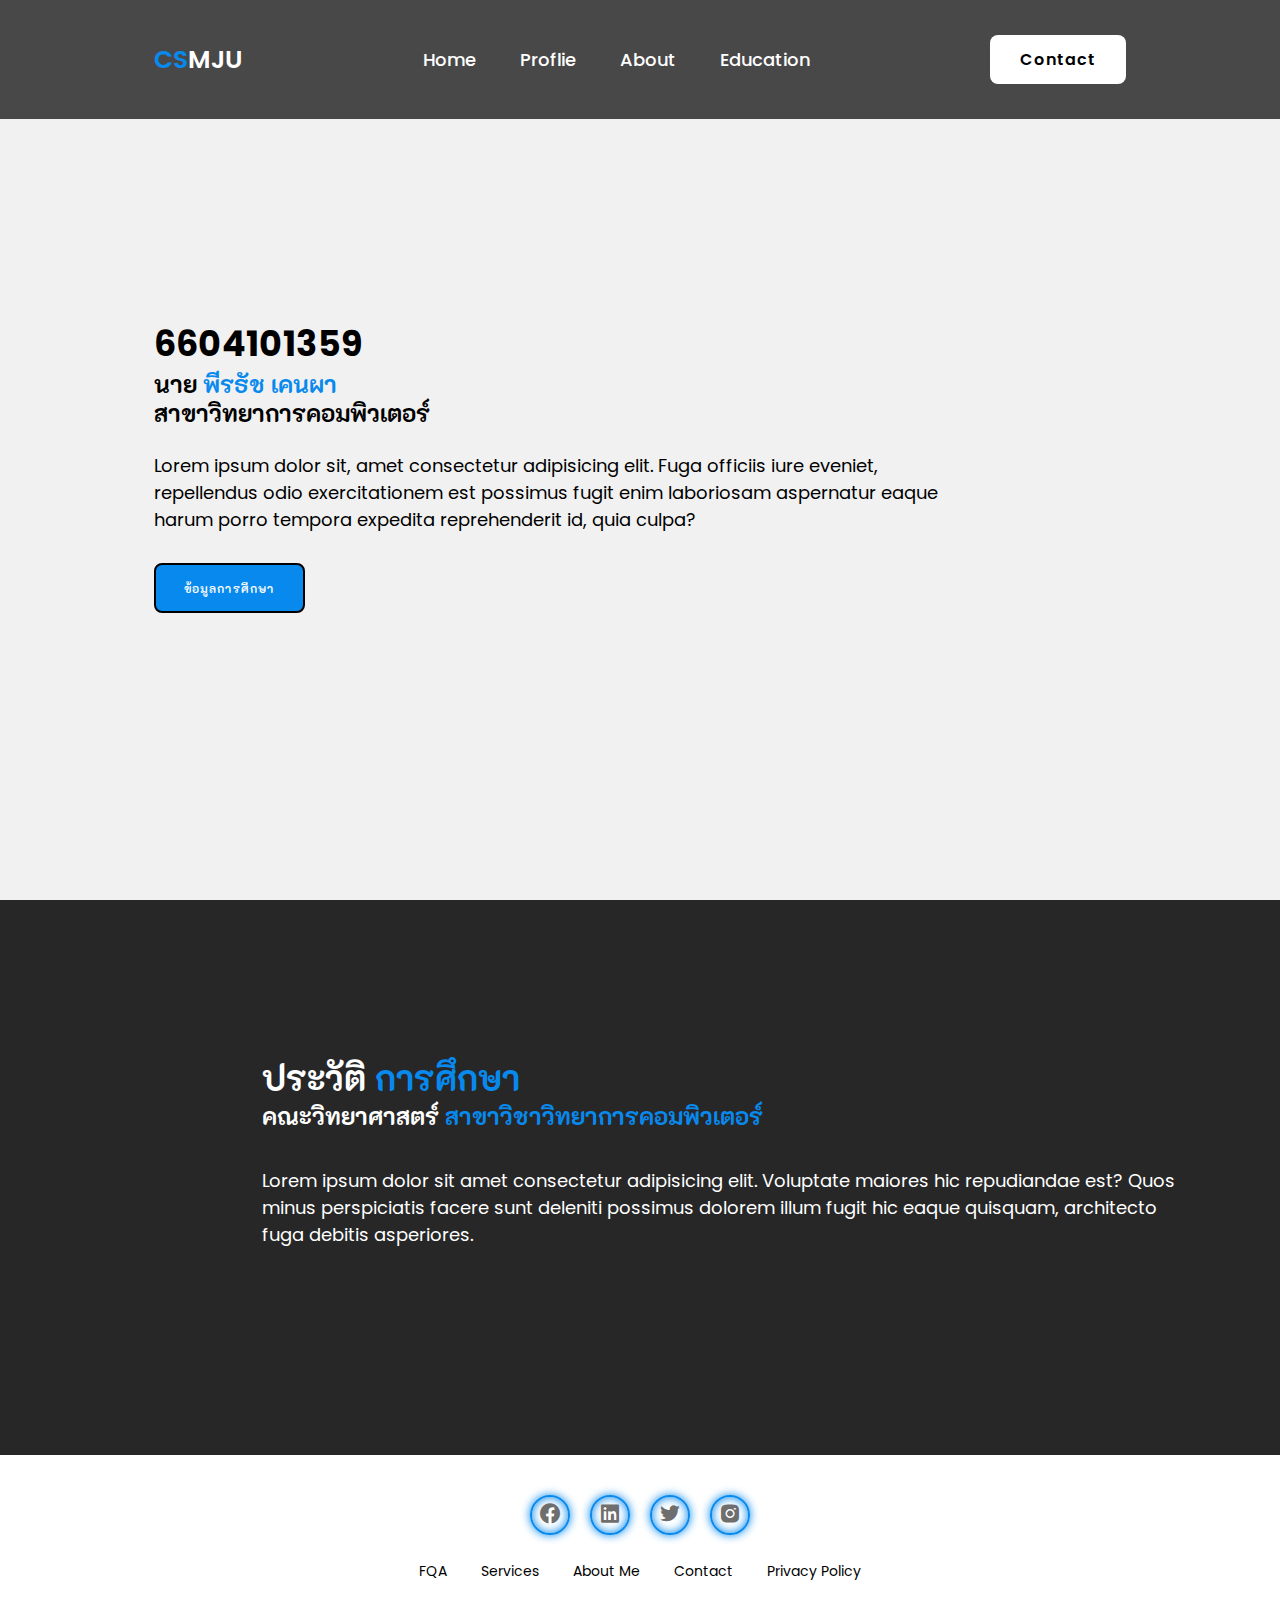
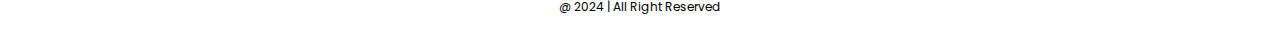
==== Profile.html @ f2c6ea63 "first commit" ====
<!DOCTYPE html>
<html lang="en">
<head>
  <meta charset="UTF-8">
  <meta name="viewport" content="width=device-width, initial-scale=1.0">
  <title>Profile</title>

  <link rel="preconnect" href="https://fonts.googleapis.com">
  <link rel="preconnect" href="https://fonts.gstatic.com" crossorigin>
  <link href="https://fonts.googleapis.com/css2?family=Poppins:ital,wght@0,100;0,200;0,300;0,400;0,500;0,600;0,700;0,800;0,900;1,100;1,200;1,300;1,400;1,500;1,600;1,700;1,800;1,900&display=swap" rel="stylesheet">
  <link rel="stylesheet" href="style.css">
  <link href='https://unpkg.com/boxicons@2.1.4/css/boxicons.min.css' rel='stylesheet'> 

  <link rel="preconnect" href="https://fonts.googleapis.com">
  <link rel="preconnect" href="https://fonts.gstatic.com" crossorigin>
  <link href="https://fonts.googleapis.com/css2?family=K2D:ital,wght@0,100;0,200;0,300;0,400;0,500;0,600;0,700;0,800;1,100;1,200;1,300;1,400;1,500;1,600;1,700;1,800&family=Sriracha&display=swap" rel="stylesheet">

</head>
<body>
    <header class="header">
        <a href="#" class="logo"><span>CS</span>MJU</a>
    

    <nav class="navber">
        <a href="Firstpage.html">Home</a>
        <a href="#">Proflie</a>
        <a href="#">About</a>
        <a href="#">Education</a>
    </nav>

    <a href="#" class="contact">Contact</a>

  </header>

  <section class="home">
      <div class="home-content">
          <h3>6604101359</h3>

          <h1>นาย <span>พีรธัช เคนผา<br></span>สาขาวิทยาการคอมพิวเตอร์</h1>
          <p>Lorem ipsum dolor sit, amet consectetur adipisicing elit. Fuga officiis iure eveniet, repellendus odio exercitationem est possimus fugit enim laboriosam aspernatur eaque harum porro tempora expedita reprehenderit id, quia culpa?</p>
          <div class="btn-box">
                <!-- <button class="btn-1">Hire Me</button> -->
                <a href="#historyTag"><button class="btn-2">ข้อมูลการศึกษา</button></a>
          </div>
      </div>
      <div class="img-box">
           <img src="Images/Catcover_web.jpg" alt="">
      </div>
  </section>

  <section class="about" id="historyTag">

      <div class="about-img">
        <img src="Images/Catcover_web.jpg" alt="">
      </div>

      <div class="about-content">
        <h2 class="heading">ประวัติ <span>การศึกษา</span></h2>
        <h3>คณะวิทยาศาสตร์ <span>สาขาวิชาวิทยาการคอมพิวเตอร์</span></h3>
        <p>Lorem ipsum dolor sit amet consectetur adipisicing elit. Voluptate maiores hic repudiandae est? Quos minus perspiciatis facere sunt deleniti possimus dolorem illum fugit hic eaque quisquam, architecto fuga debitis asperiores.</p>
        <!-- <a href="#" class="btn-2">ประสบการณ์</a> -->
      </div>
  </section>

  <footer class="footer">

      <div class="social">
          <a href="#"><i class='bx bxl-facebook-circle'></i></a>
          <a href="#"><i class='bx bxl-linkedin-square'></i></a>
          <a href="#"><i class='bx bxl-twitter'></i></a>
          <a href="#"><i class='bx bxl-instagram-alt'></i></a>
      </div>

      <ul class=list">
        <li>
            <a href="#">FQA</a>
        </li>

        <li>
          <a href="#">Services</a>
        </li>

        <li>
          <a href="#">About Me</a>
        </li>

        <li>
          <a href="#">Contact</a>
        </li>

        <li>
          <a href="#">Privacy Policy</a>
        </li>
      </ul>

      <p class="copyright">@ 2024 | All Right Reserved</p>
  </footer>

</body>
</html>
---- style.css ----
* {
    margin: 0;
    padding: 0;
    box-sizing: border-box;
    font-family: "Poppins", sans-serif;
    text-decoration: none;
    list-style: none;
}

.header {
    position: fixed;
    top: 0;
    left: 0;
    width: 100%;
    padding: 35px 12%;
    background-color: rgb(72, 72, 72);
    backdrop-filter: blur(10px);
    display: flex;
    justify-content: space-between;
    align-items: center;
    z-index: 100;
}

.logo {
    font-size: 25px;
    color: white;
    font-weight: 600;
    transition:  0.3s ease;
}

.logo:hover {
    color: rgb(7, 137, 237);
    text-shadow: 0 0 25px rgb(7, 137, 237),
                 0 0 50px rgb(7, 137, 237);
    transform: scale(1.1);
}

span {
    color: rgb(7, 137, 237);
}

.navber a {
    font-size: 18px;
    color: white;
    font-weight: 500;
    margin: 0 20px;
    border-bottom: 3px solid transparent;
    transition: 0.3s ease;
}

.navber a:hover,
.navber a.active {
    color: rgb(7, 137, 237);
    border-bottom: 3px solid rgb(7, 137, 237);
}

.contact {
    padding: 10px 28px;
    background-color: white;
    color: black;
    border: 2px solid transparent;
    border-radius: 8px;
    font-size: 16px;
    letter-spacing: 1px;
    font-weight: 600;
    transition: 0.3s ease;
}

.contact:hover {
    background-color: rgb(7, 137, 237);
    box-shadow: 0 0 25px rgb(7, 137, 237);
    color: white;
}

.home {
    width: 100%;
    min-height: 100vh;
    background: rgb(241, 241, 241);
    display: flex;
    align-items: center;
    gap: 7em;
    padding: 30px 12% 0;
}

.home-content {
    max-width: 800px;
}

.home-content h3 {
    font-size: 35px;
}

.home-content h1 {
    font-size: 24px;
    line-height: 1.2;
    font-family: "K2D", sans-serif;
}

.home-content span {
    font-family: "K2D", sans-serif;
}

.home-content p {
    font-size: 18px;
    margin: 25px 0 30px;
}

.btn-box {
    width: 345px;
    display: flex;
    gap: 2em;
}

/* .btn-1 {
    padding: 15px 28px;
    background-color: rgb(107, 107, 107);
    color: white;
    border: 2px solid transparent;
    border-radius: 8px;
    font-size: 18px;
    letter-spacing: 1px;
    font-weight: 600;
    transition: 0.3s ease;
    cursor: pointer;
} */

/* .btn-1:hover {
    background-color: white;
    color: black;
    border: 2px solid black;
} */

.btn-2 {
    padding: 15px 28px;
    background-color: rgb(7, 137, 237);
    color: white;
    border: 2px solid black;
    border-radius: 8px;
    font-size: 12px;
    letter-spacing: 1px;
    font-weight: 600;
    transition: 0.3s ease;
    cursor: pointer;
    font-family: "K2D", sans-serif;
}

.btn-2:hover {
    background-color: white;
    color: rgb(7, 137, 237);
}

.img-box img {
    border-radius: 50em;
    width: 550px;
}

::-webkit-scrollbar {
    width: 15px;
}
::-webkit-scrollbar-thumb {
    background-color: rgb(7, 137, 237);
}

::-webkit-scrollbar-track {
    background-color: rgb(0, 0, 0, 0.6);
    width: 50px;
}

.about {
    display: flex;
    justify-content: center;
    align-items: center;
    padding: 12% 8%;
    gap: 10em;
    background-color: rgb(39, 39, 39);
}

.about-img img {
    position: relative;
    width: 550px;
    box-shadow: 0 0 25px rgb(7, 137, 237),
                0 0 50px rgb(7, 137, 237);
    border-radius: 50em;
}

.about-content h2 {
    text-align: left;
    color: white;
    font-size: 35px;
    font-family: "K2D", sans-serif;
}

.about-content h3 {
    font-size: 24px;
    color: white;
    font-family: "K2D", sans-serif;
}

.about-content span {
    font-family: "K2D", sans-serif;
}

.about-content p {
    color: white;
    font-size: 18px;
    margin: 2em 0 3em;
}

.footer {
    position: relative;
    bottom: 0;
    width: 100%;
    padding: 40px 0;
    background-color: white;
}

.footer .social {
    text-align: center;
    padding-bottom: 25px;
    color: white;
}

.footer .social a {
    font-size: 24px;
    color: rgb(110, 110, 110);
    border:  2px solid rgb(7, 137, 237);
    width: 40px;
    height: 40px;
    line-height: 38px;
    display: inline-block;
    text-align: center;
    border-radius: 50%;
    margin: 0 8px;
    box-shadow: inset 0 0 10px rgb(7, 137, 237), 0 0 10px rgb(7, 137, 237);
    transition: 0.3s ease;
}

.footer .social a:hover {
    transform: scale(1.2)translateY(-10px);
    color: rgb(7, 137, 237);
    border: 2px solid rgb(7, 137, 237);
}

.footer ul {
    margin-top: 0;
    padding: 0;
    font-size: 14px;
    line-height: 1.6;
    margin-bottom: 0;
    text-align: center;
}

.footer ul li a {
    color: black;
    border-bottom: 3px solid transparent;
    transition: 0.3s ease;
}

.footer ul li a:hover {
    border-bottom: 3px solid rgb(7, 137, 237);
}

.footer ul li {
    display: inline-block;
    padding: 0 15px;
}

.footer .copyright {
    margin-top: 15px;
    text-align: center;
    font-size: 12px;
    color: black;
}
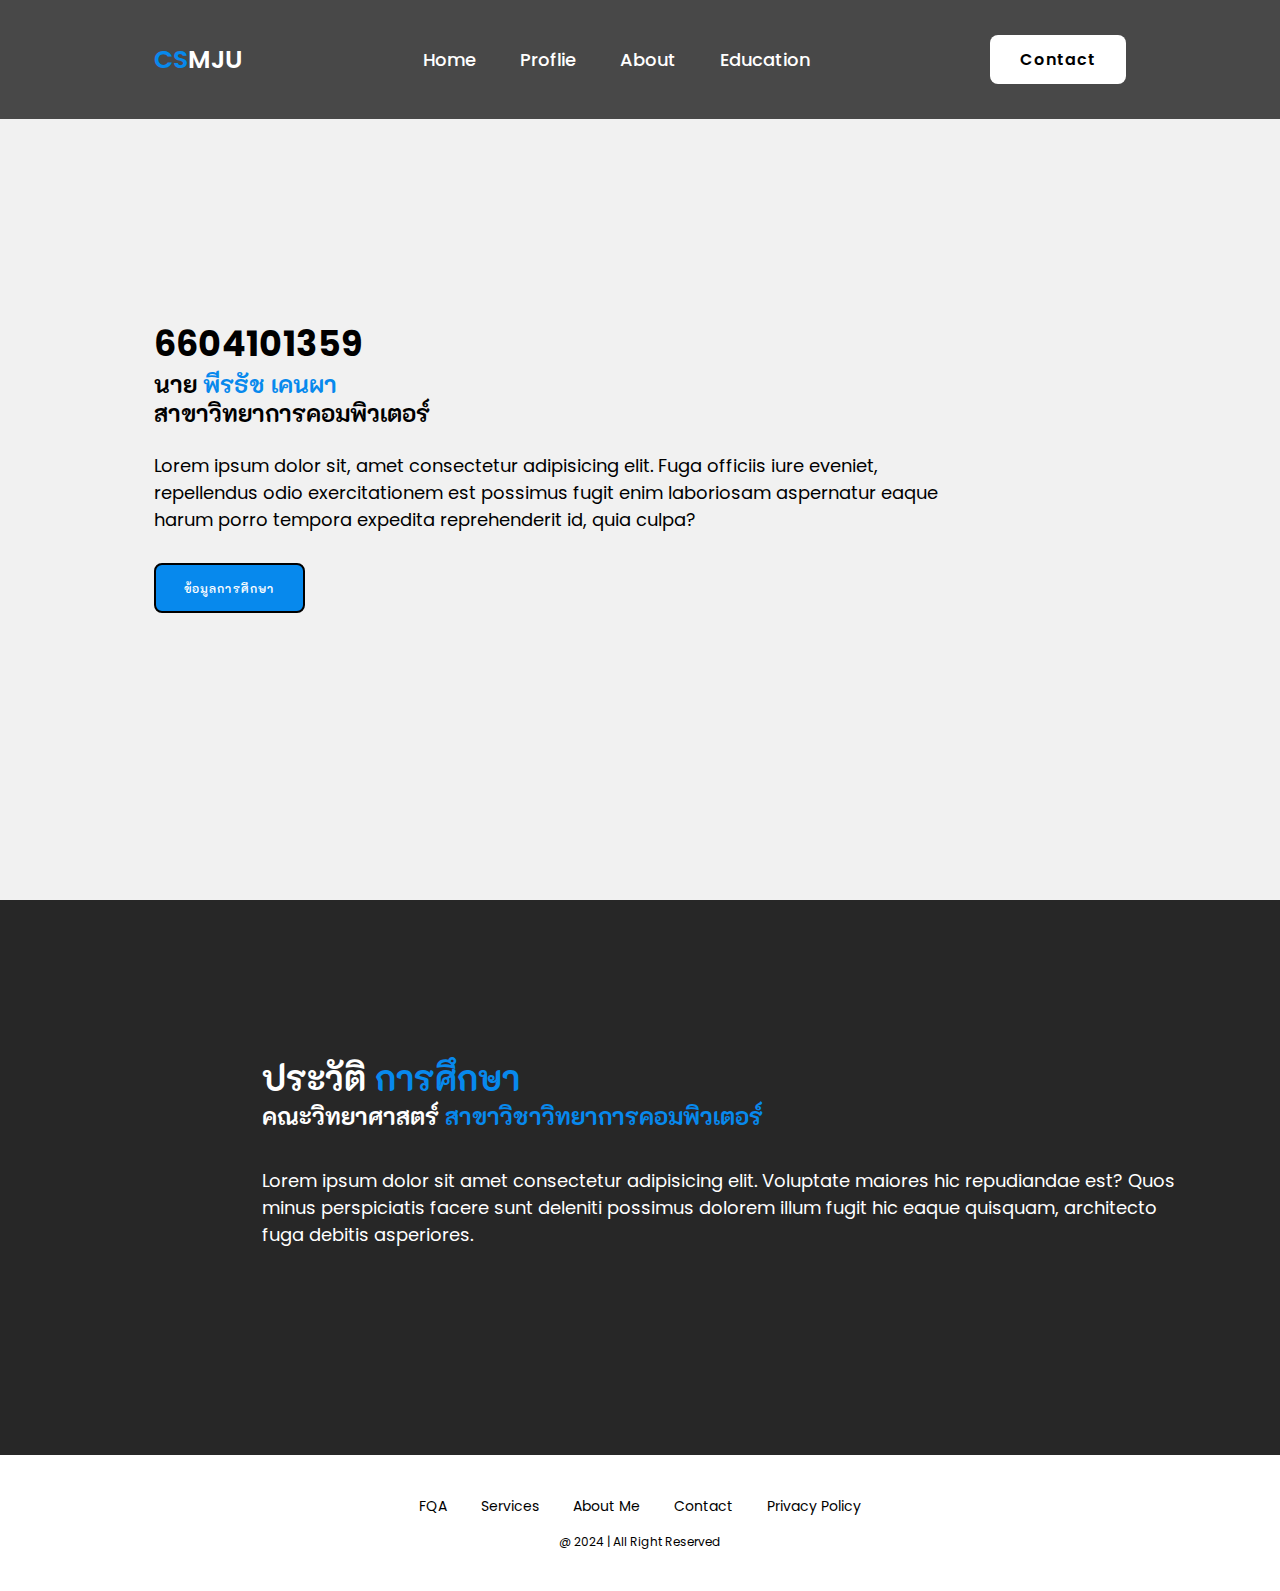
==== commit ed31e506: "commitsocial" ====
--- a/Profile.html
+++ b/Profile.html
@@ -64,12 +64,12 @@
 
   <footer class="footer">
 
-      <div class="social">
+      <!-- <div class="social">
           <a href="#"><i class='bx bxl-facebook-circle'></i></a>
           <a href="#"><i class='bx bxl-linkedin-square'></i></a>
           <a href="#"><i class='bx bxl-twitter'></i></a>
           <a href="#"><i class='bx bxl-instagram-alt'></i></a>
-      </div>
+      </div> -->
 
       <ul class=list">
         <li>
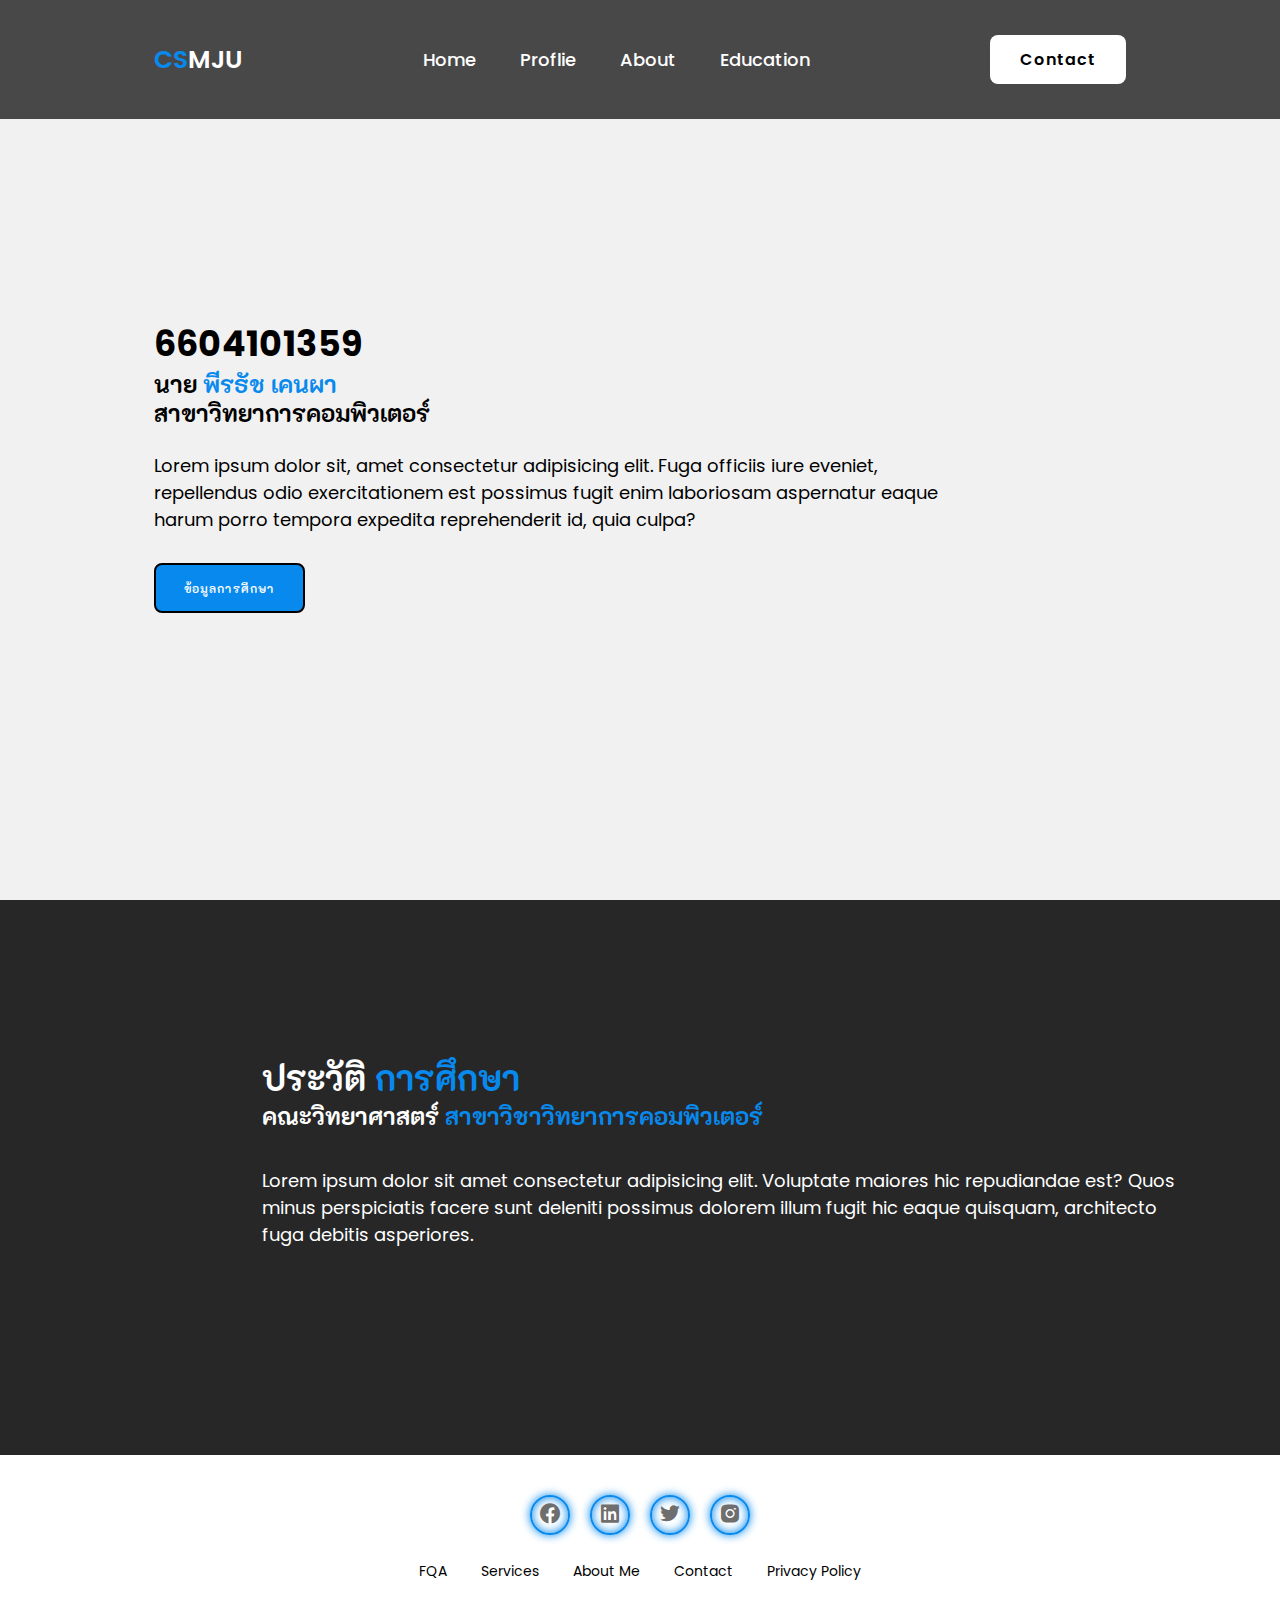
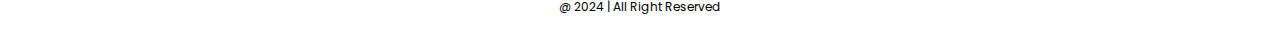
==== commit 13be8e20: "commitsocial" ====
--- a/Profile.html
+++ b/Profile.html
@@ -64,12 +64,12 @@
 
   <footer class="footer">
 
-      <!-- <div class="social">
+      <div class="social">
           <a href="#"><i class='bx bxl-facebook-circle'></i></a>
           <a href="#"><i class='bx bxl-linkedin-square'></i></a>
           <a href="#"><i class='bx bxl-twitter'></i></a>
           <a href="#"><i class='bx bxl-instagram-alt'></i></a>
-      </div> -->
+      </div>
 
       <ul class=list">
         <li>
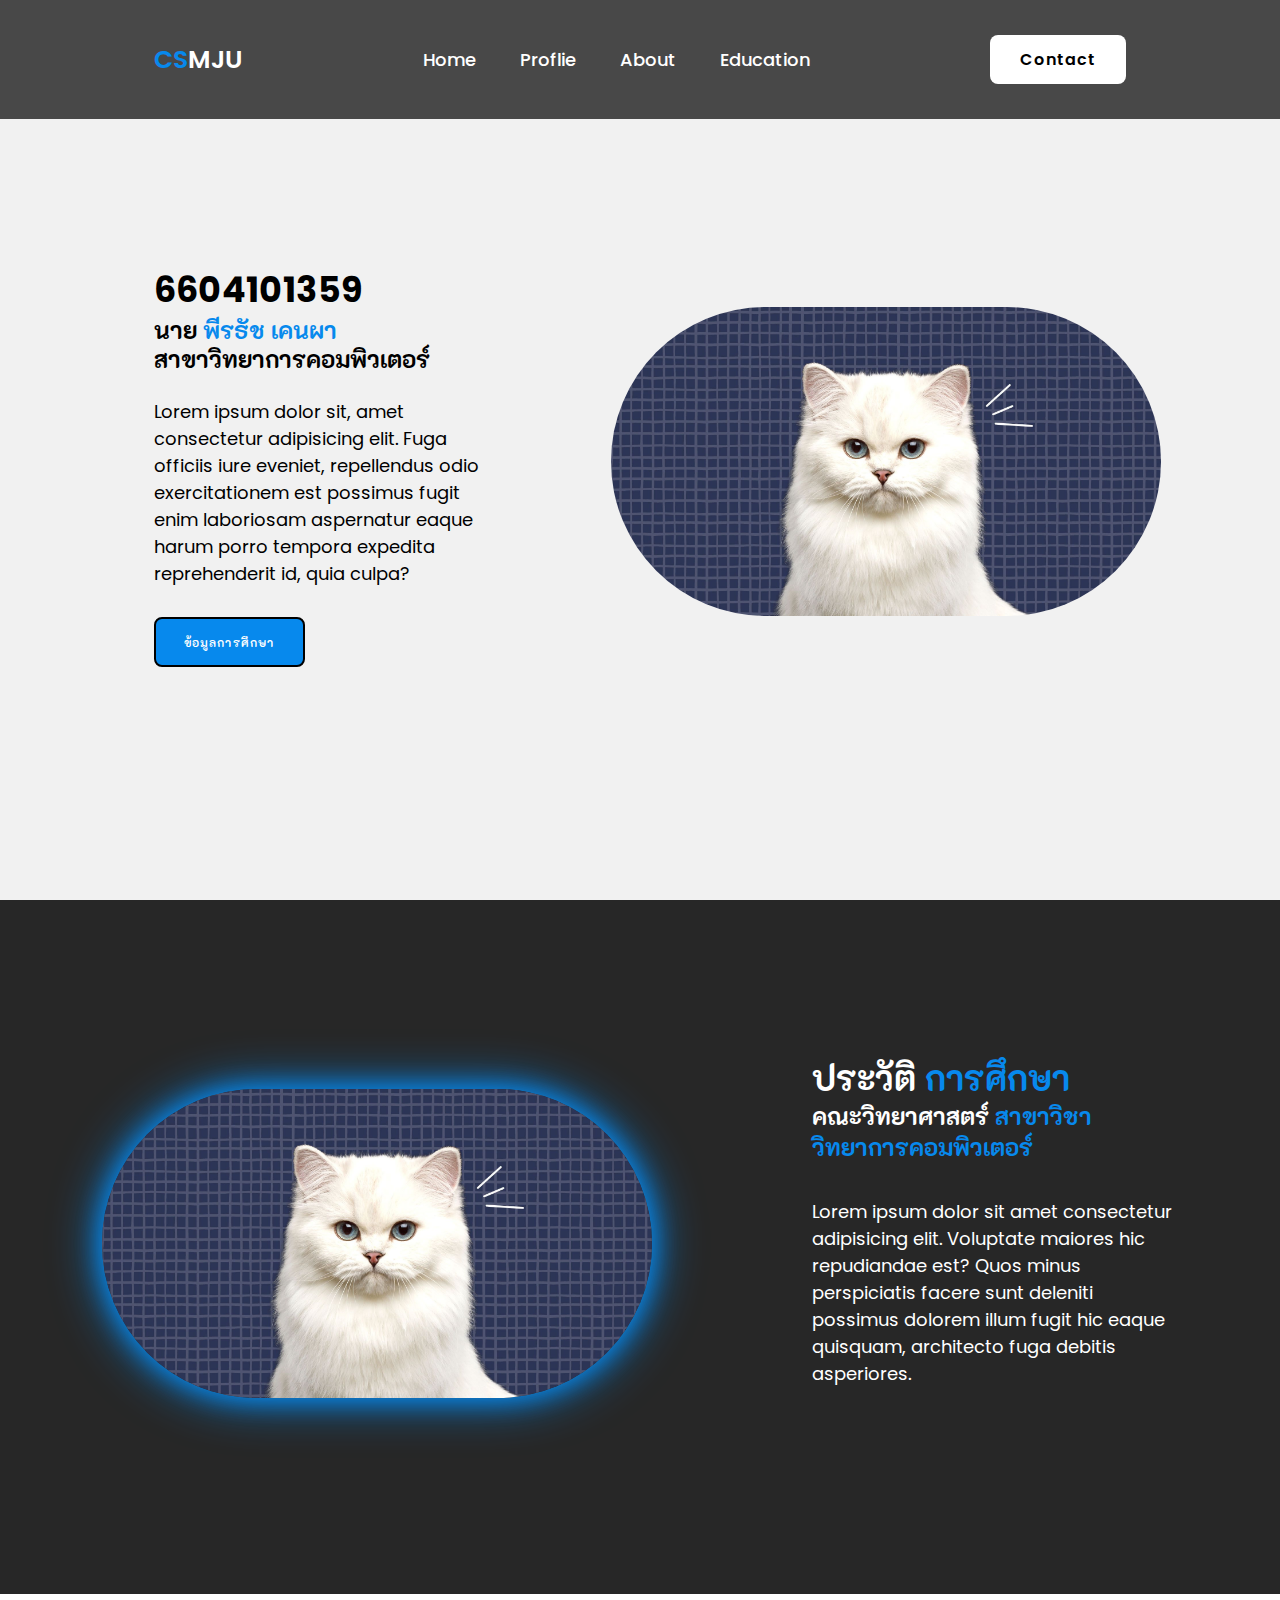
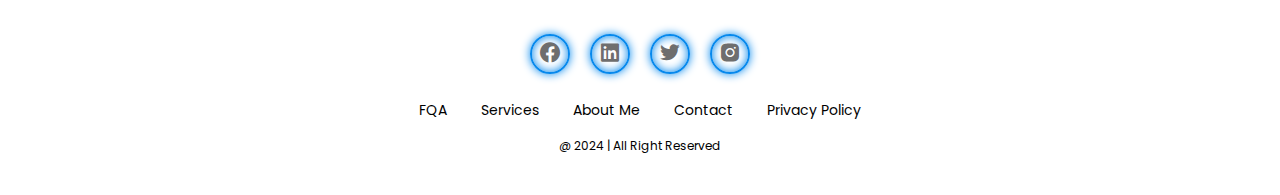
==== commit b7bca26a: "images" ====
--- a/Profile.html
+++ b/Profile.html
@@ -22,7 +22,7 @@
     
 
     <nav class="navber">
-        <a href="Firstpage.html">Home</a>
+        <a href="index.html">Home</a>
         <a href="#">Proflie</a>
         <a href="#">About</a>
         <a href="#">Education</a>
@@ -44,14 +44,14 @@
           </div>
       </div>
       <div class="img-box">
-           <img src="Images/Catcover_web.jpg" alt="">
+           <img src="images/Catcover_web.jpg" alt="">
       </div>
   </section>
 
   <section class="about" id="historyTag">
 
       <div class="about-img">
-        <img src="Images/Catcover_web.jpg" alt="">
+        <img src="images/Catcover_web.jpg" alt="">
       </div>
 
       <div class="about-content">
